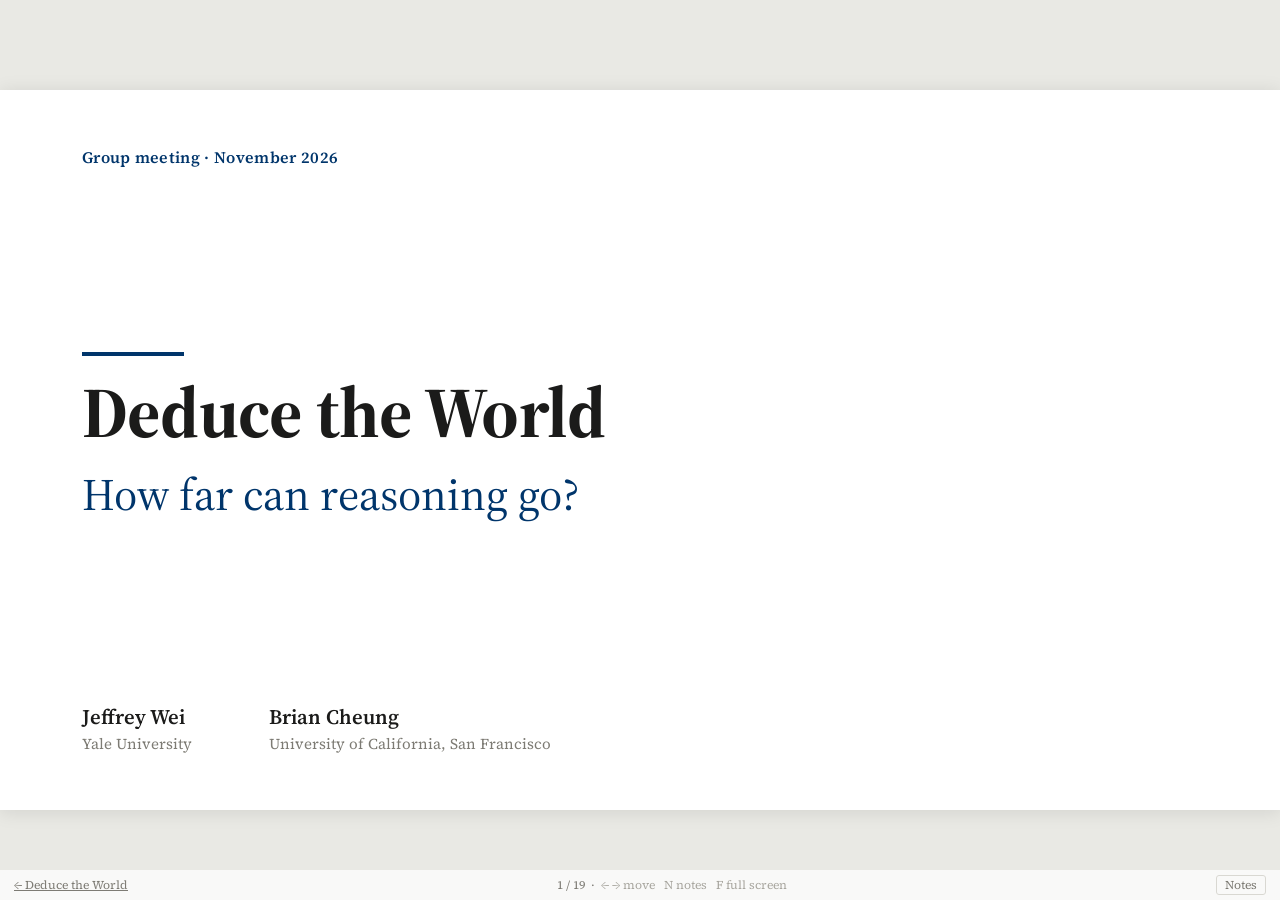
==== docs/slides/index.html @ e5ea35f4 "Add a slide deck for the group meeting A 19-slide page at docs/slides, built from the poster's resul" ====
<!DOCTYPE html>
<html lang="en">
<head>
<meta charset="utf-8">
<meta name="viewport" content="width=device-width, initial-scale=1">
<title>Deduce the World &middot; Slides</title>
<meta name="description" content="Slides for Deduce the World: How Far Can Reasoning Go? A reasoning model states a scientific theory, writes it as code, and revises it against validation, on handwritten digits, tabular data and protein binding.">
<meta property="og:type" content="website">
<meta property="og:title" content="Deduce the World &middot; Slides">
<meta property="og:description" content="A reasoning model states a scientific theory, writes it as code, and revises it against validation. Slides for the project.">
<link rel="preconnect" href="https://fonts.googleapis.com">
<link rel="preconnect" href="https://fonts.gstatic.com" crossorigin>
<link rel="stylesheet" href="https://fonts.googleapis.com/css2?family=Source+Serif+4:ital,opsz,wght@0,8..60,400..700;1,8..60,400..700&display=swap">
<style>
:root {
  color-scheme: light;
  --u: min(1vw, 1.7778vh);
  --ink: #1b1b1a; --ink-2: #4a4945; --ink-3: #7d7b74;
  --rule: #d9d8d2; --wash: #f6f6f3; --hair: #8c8c8c;
  --yale: #00356B; --teal: #377f94; --rust: #b4654a; --purple: #8669af;
  --serif: "Source Serif 4", Georgia, serif;
}
* { margin: 0; padding: 0; box-sizing: border-box; }
html, body { height: 100%; }
body {
  font-family: var(--serif); color: var(--ink); background: #e9e9e4;
  -webkit-font-smoothing: antialiased; overflow: hidden;
}
body.notes-on { --u: min(1vw, 1.30vh); }

/* ---- the stage ---- */
.deck { position: fixed; inset: 0; display: grid; place-items: center; }
body.notes-on .deck { align-items: start; padding-top: calc(var(--u) * 2); }
.slide {
  position: relative;
  width: calc(var(--u) * 100); height: calc(var(--u) * 56.25);
  background: #fff; box-shadow: 0 2px 18px rgba(0,0,0,.10);
  padding: calc(var(--u) * 4.4) calc(var(--u) * 6.4);
  display: none; flex-direction: column; justify-content: space-between;
  gap: calc(var(--u) * 1.6);
}
.slide.on { display: flex; }

/* ---- type scale, in slide units ---- */
.eyebrow { font-size: calc(var(--u) * 1.25); font-weight: 600; color: var(--yale); letter-spacing: .02em; }
.eyebrow.warn { color: var(--rust); }
h1 { font-size: calc(var(--u) * 5.6); font-weight: 700; line-height: 1.08; letter-spacing: -.01em; text-wrap: balance; }
h2 { font-size: calc(var(--u) * 3.5); font-weight: 700; line-height: 1.12; text-wrap: balance; }
h3 { font-size: calc(var(--u) * 2.1); font-weight: 700; line-height: 1.2; }
p, li, td, th { font-size: calc(var(--u) * 1.62); line-height: 1.45; }
.lead { font-size: calc(var(--u) * 1.85); line-height: 1.42; color: var(--ink-2); }
.cap { font-size: calc(var(--u) * 1.18); line-height: 1.4; color: var(--ink-3); }
.big { font-size: calc(var(--u) * 3.4); font-weight: 700; letter-spacing: -.01em; }
.head { display: flex; flex-direction: column; gap: calc(var(--u) * .7); }
.title-slide { justify-content: space-between; }
.mid { justify-content: center; gap: calc(var(--u) * 2.6); }
.wash { background: var(--wash); }
.rule { width: calc(var(--u) * 8); height: calc(var(--u) * .34); background: var(--yale); }

/* ---- figures ---- */
figure { flex: 1; display: flex; align-items: center; justify-content: center; min-height: 0; }
figure img { max-width: 100%; max-height: 100%; width: auto; height: auto; display: block; }

/* ---- columns, cards, tables ---- */
.cols { display: flex; gap: calc(var(--u) * 3); flex: 1; min-height: 0; }
.card { flex: 1; display: flex; flex-direction: column; gap: calc(var(--u) * 1.1);
        padding-top: calc(var(--u) * 1.6); border-top: calc(var(--u) * .22) solid var(--yale); }
.card.alt { border-top-color: var(--rust); }
.card.plain { border-top-color: var(--hair); }
.card.boxed { background: var(--wash); padding: calc(var(--u) * 1.8) calc(var(--u) * 2); }
.card p { color: var(--ink-2); }
.card h3 { color: var(--ink); }
ul { padding-left: 1.1em; }
li { margin-bottom: .32em; }
table { width: 100%; border-collapse: collapse; }
th { text-align: left; font-weight: 600; color: var(--ink-3); font-size: calc(var(--u) * 1.3);
     padding: calc(var(--u) * .7) calc(var(--u) * .9); border-bottom: 1px solid var(--rule); }
td { padding: calc(var(--u) * .78) calc(var(--u) * .9); border-bottom: 1px solid var(--rule); vertical-align: top; }
td.num { text-align: right; font-variant-numeric: tabular-nums; }
.note { padding: calc(var(--u) * 1.3) calc(var(--u) * 1.6); background: var(--wash);
        border-left: calc(var(--u) * .3) solid var(--yale); display: flex; flex-direction: column; gap: calc(var(--u) * .6); }
.note.warn { border-left-color: var(--rust); }
.foot { color: var(--ink-3); font-size: calc(var(--u) * 1.18); }
.teal { color: var(--teal); } .rust { color: var(--rust); } .yale { color: var(--yale); }

/* ---- framework diagram ---- */
.flow { display: flex; flex-direction: column; gap: calc(var(--u) * 1.1); }
.flow-row { display: flex; align-items: stretch; gap: calc(var(--u) * .9); }
.flow-row .lane { width: calc(var(--u) * 11); display: flex; align-items: center;
                  font-size: calc(var(--u) * 1.62); font-weight: 700; }
.flow-row .colhead { flex: 1; text-align: center; font-weight: 600; font-size: calc(var(--u) * 1.5); }
.cell { flex: 1; display: flex; align-items: center; justify-content: center; text-align: center;
        padding: calc(var(--u) * 1.3) calc(var(--u) * 1.1); border: 1px solid var(--hair);
        border-radius: calc(var(--u) * .5); background: #fff; color: var(--ink-2);
        font-size: calc(var(--u) * 1.5); line-height: 1.3; }
.flow-row.ours .cell { border-color: var(--yale); background: #f1f5f9; color: var(--yale); }
.arrow { width: calc(var(--u) * 2.2); display: flex; align-items: center; justify-content: center;
         color: var(--hair); font-size: calc(var(--u) * 1.8); }
.flow-row.ours .arrow { color: var(--yale); }
.steps { display: flex; align-items: stretch; gap: calc(var(--u) * .6); }
.step { flex: 1; display: flex; flex-direction: column; gap: calc(var(--u) * .7);
        padding: calc(var(--u) * 1.3) calc(var(--u) * 1.4); background: var(--wash); }
.step h3 { color: var(--yale); font-size: calc(var(--u) * 1.9); }
.step p { font-size: calc(var(--u) * 1.45); color: var(--ink-2); }
.worked { display: flex; flex-direction: column; gap: calc(var(--u) * .5); }
.worked .row { display: flex; gap: calc(var(--u) * 1.2); }
.worked .k { width: calc(var(--u) * 8); font-weight: 700; color: var(--yale); }
.worked .v { flex: 1; }

/* ---- statement slide ---- */
.slide.statement { background: var(--yale); color: #fff; }
.slide.statement h1 { font-size: calc(var(--u) * 4.2); }
.slide.statement .eyebrow { color: #a8c6e4; }
.slide.statement .lead { color: #c9dcee; }

/* ---- chrome ---- */
.bar { position: fixed; left: 0; right: 0; bottom: 0; height: 30px; display: flex; align-items: center;
       justify-content: space-between; padding: 0 14px; font-size: 12px; color: var(--ink-3);
       background: rgba(255,255,255,.72); backdrop-filter: blur(6px); }
.bar a { color: var(--ink-3); }
.bar .keys { font-variant-numeric: tabular-nums; }
.bar button { font: inherit; color: var(--ink-3); background: none; border: 1px solid var(--rule);
              border-radius: 3px; padding: 1px 8px; cursor: pointer; }
.bar button:hover { color: var(--ink); border-color: var(--hair); }
#notes { position: fixed; left: 0; right: 0; bottom: 30px; height: 26vh; overflow-y: auto; display: none;
         padding: 14px 22px 18px; background: #fffdf7; border-top: 1px solid var(--rule); }
body.notes-on #notes { display: block; }
#notes p { font-size: 15.5px; line-height: 1.55; color: var(--ink-2); max-width: 70em; }
#notes .who { font-size: 11px; letter-spacing: .08em; text-transform: uppercase; color: var(--ink-3); margin-bottom: 5px; }
.slide aside { display: none; }

/* ---- print: one slide per landscape page ---- */
@page { size: 1920px 1080px; margin: 0; }
@media print {
  body { background: #fff; overflow: visible; }
  .bar, #notes { display: none !important; }
  .deck { position: static; display: block; }
  .slide { display: flex !important; width: 1920px; height: 1080px; box-shadow: none;
           padding: 84px 124px; break-after: page; }
  :root { --u: 19.2px; }
}
</style>
</head>
<body>

<main class="deck" id="deck">

<section class="slide title-slide on" id="s1">
  <p class="eyebrow">Group meeting &middot; November 2026</p>
  <div class="head" style="gap:calc(var(--u)*1.4)">
    <div class="rule"></div>
    <h1>Deduce the World</h1>
    <h2 class="yale" style="font-weight:400">How far can reasoning go?</h2>
  </div>
  <div style="display:flex;gap:calc(var(--u)*6)">
    <div><p style="font-weight:600">Jeffrey Wei</p><p class="cap">Yale University</p></div>
    <div><p style="font-weight:600">Brian Cheung</p><p class="cap">University of California, San Francisco</p></div>
  </div>
  <aside>This is the work behind the QBI symposium poster. One question runs through it: can a reasoning model write down a theory of a domain, the way a scientist would, instead of fitting parameters to data? Three domains, one framework. I will be honest about where it works, where it does not, and one result we had to remove.</aside>
</section>

<section class="slide mid wash" id="s2">
  <h1>Can a reasoning model form a scientific theory?</h1>
  <p class="lead" style="max-width:38em">Science deduces the world from first principles, and revises a theory where its predictions fail. We ask whether a reasoning model can do the same, and whether its theories generalize better than deep learning.</p>
  <aside>Two halves to the question. First, can the model state a theory at all: an account of the domain that it writes down and then executes, rather than parameters it fits. Second, when it does, does that theory hold up on held-out data as well as a model trained on the same rows. Deep learning is the comparison throughout, because it is the thing that currently wins in data-rich domains where nobody has written the theory down.</aside>
</section>

<section class="slide" id="s3">
  <div class="head">
    <p class="eyebrow">The framework</p>
    <h2>The model states a theory instead of fitting one</h2>
  </div>
  <div class="flow">
    <div class="flow-row">
      <div class="lane"></div>
      <div class="colhead">Train split</div><div class="arrow"></div>
      <div class="colhead">Validation split</div><div class="arrow"></div>
      <div class="colhead">Test split</div>
    </div>
    <div class="flow-row">
      <div class="lane" style="color:var(--ink-2)">Deep<br>learning</div>
      <div class="cell">Fit parameters by gradient descent</div>
      <div class="arrow">&rarr;</div>
      <div class="cell">Tune and select the checkpoint</div>
      <div class="arrow">&rarr;</div>
      <div class="cell">Evaluate</div>
    </div>
    <div class="flow-row ours">
      <div class="lane yale">This<br>work</div>
      <div class="cell">State a theory, write it as code</div>
      <div class="arrow">&rarr;</div>
      <div class="cell">Read the errors, revise the theory, repeat</div>
      <div class="arrow">&rarr;</div>
      <div class="cell">Evaluate once</div>
    </div>
  </div>
  <p class="foot">Same splits and same test set as the learned models. The theory is frozen as a program before the test split is scored.</p>
  <aside>Read this as two pipelines over the same three splits. Deep learning fits parameters on train, tunes on validation, evaluates on test. In this work the model states a theory on train and writes it as code. On validation it reads its own errors, revises the theory, and repeats. Then the program is frozen and scored on test once. The point is that the learned models and the stated theory see exactly the same rows. Only the way the rows are used differs.</aside>
</section>

<section class="slide" id="s4">
  <div class="head">
    <p class="eyebrow">The framework</p>
    <h2>What the model may and may not do</h2>
  </div>
  <div class="cols">
    <div class="card">
      <h3 class="yale">May</h3>
      <ul>
        <li>Read papers and the web</li>
        <li>Measure the training data</li>
        <li>Inspect its own errors on validation</li>
      </ul>
    </div>
    <div class="card alt">
      <h3 class="rust">May not</h3>
      <ul>
        <li>Fit parameters to labels</li>
        <li>Search automatically over rules</li>
        <li>Store training examples</li>
        <li>See the test split</li>
      </ul>
    </div>
  </div>
  <p class="foot">The line we draw: a theory can be informed by data, but no number in it is fitted to labels.</p>
  <aside>This is the part people usually push on, so it is worth being explicit. The model is allowed to look at the data the way a scientist would: summary statistics, distributions, its own confusion matrix on validation. It can read the literature. What it cannot do is any of the things that turn the exercise back into machine learning: fitting coefficients to labels, running an automated search over rules, memorizing examples, or touching the test split. Every constant it writes has to be stated as part of the theory.</aside>
</section>

<section class="slide" id="s5">
  <div class="head">
    <p class="eyebrow">Three domains</p>
    <h2>One framework, three domains, each with a learned competitor</h2>
  </div>
  <table>
    <tr><th style="width:26%">Domain</th><th style="width:42%">What the theory has to do</th><th style="width:32%">Learned competitor</th></tr>
    <tr><td class="yale">Handwritten digits, MNIST</td><td>Classify digits, then write every weight of a network by hand</td><td>Linear classifier, MLP, CNN</td></tr>
    <tr><td class="yale">Tabular prediction, TabArena</td><td>Predict ten tasks from six fields, on fixed splits</td><td>Linear, random forest, XGBoost, CatBoost, MLP</td></tr>
    <tr><td class="yale">Protein binding</td><td>Derive a binding score from a structure predictor’s own error estimates</td><td>Published ipSAE score, fitted linear model, fitted MLP</td></tr>
  </table>
  <p class="foot">Two reasoning models throughout: GPT&#8209;6 Astra and Claude Opus 5.5, each at five reasoning efforts.</p>
  <aside>The domains were chosen to span how much theory already exists. Digits are a perception task where deep learning is the default and nobody has a written theory of handwriting that classifies well. Tabular prediction is the general case, where gradient-boosted trees are the default. Protein binding is the scientific case, where there is real physics and also a published, human-derived score to compare against. In every domain the competitor is trained or tuned on the same rows the model reasons from.</aside>
</section>

<section class="slide" id="s6">
  <div class="head">
    <p class="eyebrow">Digits &middot; MNIST</p>
    <h2>With no training images, a stated theory reaches 94%</h2>
  </div>
  <figure><img src="figs/slide_digits.svg" alt="MNIST held-out accuracy. Reasoning through code, written from 50,000, 10 and 0 training images: GPT-6 Astra 94, 90, 86 and Claude Opus 5.5 97, 95, 94. Reasoning through weights with no optimizer: Astra 91, Opus 96. Dashed reference lines for a linear classifier at 88, an MLP at 95 and a CNN at 99."></figure>
  <p class="cap">Held-out accuracy on the 10,000 MNIST test images. Bars are the best of five reasoning efforts. Dashed lines are trained models.</p>
  <aside>Left panel: the model writes a classifier as code, from a theory of how digits are written. The x axis is how many training images it was allowed to look at while forming that theory. At zero it never sees an image, only the task description. Opus still reaches 94 percent, above a linear classifier and just under an MLP. Astra reaches 86. Right panel: the model writes every weight of a network directly, with no optimizer at all. Opus 96, Astra 91. The CNN at 99 is out of reach in every setting. Caveat to say out loud: each bar is the best of five reasoning efforts. For Opus with zero images, every one of the five efforts is above the linear classifier.</aside>
</section>

<section class="slide" id="s7">
  <div class="head">
    <p class="eyebrow">Digits &middot; reasoning as initialization</p>
    <h2>Written weights become a better starting point as effort rises</h2>
  </div>
  <figure><img src="figs/slide_init.svg" alt="Log-log plot of held-out error after training against the reasoning effort that wrote the starting weights. Networks started from written weights fall from about 1.8 percent error at low effort to about 0.9 percent at max. Networks started from random weights fall more slowly, to about 1.3 percent."></figure>
  <p class="cap">GPT&#8209;6 Astra. Same architecture in both arms, then trained by gradient descent. Only the starting weights differ.</p>
  <aside>The question here: can a model reason out an architecture and its weights directly, and is what it writes a better starting point than random initialization. Both arms use the architecture the model wrote at that effort and train it the same way. At low effort there is no difference. By xhigh and max, starting from the written weights trains to about 0.9 percent error, against about 1.3 to 1.4 percent from random. Caveats: the high setting reverses, this is two seeds, and it is one model family. Opus shows no trend in either arm, so the widening gap is an Astra result, not yet a general one.</aside>
</section>

<section class="slide" id="s8">
  <div class="head" style="flex-direction:row;justify-content:space-between;align-items:flex-end;gap:calc(var(--u)*3)">
    <div class="head" style="flex:1">
      <p class="eyebrow">Digits &middot; the deduction&ndash;abduction loop</p>
      <h2>The model revises its own theory where it fails</h2>
    </div>
    <div style="text-align:right">
      <p class="big"><span class="rust">23%</span> <span style="color:var(--ink-3)">&rarr;</span> <span class="teal">86%</span></p>
      <p class="cap">validation accuracy</p>
    </div>
  </div>
  <figure><img src="figs/slide_loop.svg" alt="Validation accuracy across fifteen revisions of one digits session, rising from 23 percent for the first stated theory to 86 percent after the fifteenth. Three revisions lowered accuracy and are marked in rust."></figure>
  <p class="cap">One GPT&#8209;6 Astra digits session, every revision it made. Each began with a written hypothesis.</p>
  <aside>This is one session, every revision it made, in order. The first theory it stated classifies 23 percent of validation digits. Fifteen revisions later it is at 86. What matters is how it got there. Each revision starts with a written hypothesis about why the current theory fails, made before any code changes. Three revisions made things worse, marked in rust, and the model withdrew them rather than keep tuning. At the end it froze the program and wrote that further tweaks to the same rules would be accommodation rather than a stronger theory.</aside>
</section>

<section class="slide wash" id="s9">
  <div class="head">
    <p class="eyebrow">Digits &middot; the deduction&ndash;abduction loop</p>
    <h2>Abduce a cause, deduce its consequence, measure</h2>
  </div>
  <div class="steps">
    <div class="step"><h3>Abduce</h3><p>Read the errors and propose a cause</p></div>
    <div class="arrow">&rarr;</div>
    <div class="step"><h3>Deduce</h3><p>Work out what that cause predicts</p></div>
    <div class="arrow">&rarr;</div>
    <div class="step"><h3>Measure</h3><p>Test the prediction on validation</p></div>
    <div class="arrow">&rarr;</div>
    <div class="step"><h3>Form</h3><p>Keep what holds, withdraw what fails</p></div>
  </div>
  <div class="worked">
    <p class="cap" style="font-weight:600">One revision from that session, the tenth</p>
    <div class="row"><div class="k">Abduce</div><div class="v">Some eights fail the closed-loop test because of a tiny gap in the stroke.</div></div>
    <div class="row"><div class="k">Deduce</div><div class="v">Tolerating one missing direction should recover them, at a risk to threes.</div></div>
    <div class="row"><div class="k">Measure</div><div class="v">Threes read as eights rose from 218 to 1,495.</div></div>
    <div class="row"><div class="k">Form</div><div class="v">Hypothesis rejected. The next revision restored the strict test.</div></div>
  </div>
  <aside>This is the loop, stated as the model actually ran it. Abduction is the inference to a cause: looking at the confusion matrix and proposing why the theory fails. Deduction works out what that cause implies, including what else should change if it is right. Then measure on validation, and keep only what holds. The tenth revision is a clean example because it failed. The model guessed that eights were being missed because a small pen gap broke its closed-loop test, predicted that relaxing the test would recover them, and flagged in advance that threes might start reading as eights. They did, sevenfold. It rejected its own hypothesis and reverted.</aside>
</section>

<section class="slide" id="s10">
  <div class="head">
    <p class="eyebrow">Tabular &middot; TabArena</p>
    <h2>Theories win small medical and credit tables, and lose on regression</h2>
  </div>
  <figure><img src="figs/slide_tabular.svg" alt="Rank of the stated theory among six on ten TabArena tasks. First on German credit, diabetes and blood donation. Third on bank churn, fourth on online shopping, fifth on coupon acceptance. Fifth on California housing, wine quality and concrete strength, and sixth on used Fiat 500."></figure>
  <p class="cap">Ten TabArena tasks. The best stated theory, ranked against a linear model, a random forest, XGBoost, CatBoost and an MLP, all tuned on the same rows.</p>
  <aside>Same framework, ten tasks from TabArena with its fixed splits. Each row ranks the best stated theory against five models tuned on the same rows. It places first on three small classification tables: German credit, diabetes and blood donation. Those are domains where the risk factors are written down in the literature and there is not much data. It is middling on the larger commerce tasks. It loses on every regression task, fifth or sixth. Regression rewards getting interaction structure exactly right, which is what a fitted model is good at and a short written theory is not. Caveat: the theory shown is the best over both models and five efforts.</aside>
</section>

<section class="slide" id="s11">
  <div class="head">
    <p class="eyebrow">Protein binding</p>
    <h2>Derive a binding score, against one a person published</h2>
  </div>
  <div class="cols">
    <div class="card">
      <h3>What it is given</h3>
      <p>A structure predictor folds two chains together and returns a matrix of predicted aligned error: its own estimate of how sure it is about the placement of each pair of residues. The model gets that matrix and which residues belong to which chain.</p>
    </div>
    <div class="card plain">
      <h3>What it is not given</h3>
      <p>Coordinates, sequences, per-residue confidence and every published score are withheld by what is staged, not by instruction. The fitted references train on sixty summary features of the same matrix.</p>
    </div>
    <div class="card alt">
      <h3>What it is up against</h3>
      <p>ipSAE, a recent and well-regarded score a person reasoned their way to and published. Plus a linear regression and an MLP fitted to the same matrix.</p>
    </div>
  </div>
  <p class="foot">Turning a predicted-error matrix into a number that says whether two chains bind is an open problem.</p>
  <aside>This is the domain where there is real physics to reason from, and also a human-derived answer to compare against. The input is deliberately thin: just the predicted aligned error matrix and the chain assignment. Everything that would let the model look up or shortcut the answer is absent from what it is handed, rather than forbidden by a prompt, which is the stronger form of the control. ipSAE is the comparison that matters. It is not a fitted model, it is a person reasoning from the same matrix and publishing the result.</aside>
</section>

<section class="slide" id="s12">
  <div class="head">
    <p class="eyebrow">Protein binding</p>
    <h2>On a target it never saw, the derived rule beats the published score</h2>
  </div>
  <figure><img src="figs/slide_ipsae.svg" alt="Two panels. Binding detection on an unseen target, AUC: published ipSAE 0.641, fitted linear 0.594, fitted MLP 0.636, derived by reasoning 0.682 at best. Affinity ranking on an unseen target, Spearman rho: ipSAE 0.145, linear 0.076, MLP 0.044, derived by reasoning 0.252 at best."></figure>
  <p class="cap">704 designed binders. Both panels hold out an entire target, so the score is applied to a protein no session worked from. The column of points is the five reasoning efforts.</p>
  <aside>Left, detection: does this pair bind at all. The derived rule reaches 0.682 AUC against ipSAE at 0.641. Right, affinity ranking, which is the harder task: 0.252 Spearman against 0.145. Note what happens to the two fitted models on the right. The linear model gets 0.076 and the MLP 0.044, essentially nothing. They fit the targets they trained on and do not transfer to a new one. The derived rule transfers because it is a statement about physics rather than a fit to these targets. Both numbers are the best of five efforts, and the spread across efforts is the column of points.</aside>
</section>

<section class="slide wash" id="s13">
  <div class="head">
    <p class="eyebrow">Protein binding</p>
    <h2>The stated theory, in the model’s own terms</h2>
  </div>
  <div class="cols" style="align-items:center">
    <div style="flex:1;display:flex;flex-direction:column;gap:calc(var(--u)*1.2)">
      <p>Treat the bound complex as a harmonic well. Equipartition makes the interface stiffness the inverse square of its fluctuation, and a stiffer well is a deeper one.</p>
      <p>Dividing by the binder’s own internal error removes the predictor, and the units with it. Association confines six rigid-body degrees of freedom, each worth half the thermal energy times the log of the stiffness.</p>
    </div>
    <div style="flex:1;display:flex;flex-direction:column;gap:calc(var(--u)*1.6);align-items:center">
      <img src="figs/slide_equation.svg" alt="Kappa equals sigma nought over sigma interface, squared. pKd equals pKd reference plus three log base ten of kappa." style="width:72%;height:auto">
      <div class="note">
        <p>It never counts a contact, so it does not grow with the size of the interface.</p>
        <p>It has no free parameter. The published score has a cutoff a user chooses.</p>
      </div>
    </div>
  </div>
  <p class="foot">The factor of three is six rigid-body degrees of freedom halved. It is not chosen.</p>
  <aside>Worth reading the derivation out, because the claim is that this is a derivation and not a curve fit. Model the bound complex as a harmonic well. Equipartition relates stiffness to the square of the fluctuation, and the predicted aligned error stands in for the fluctuation. Normalize by the binder’s own internal error, which cancels the predictor and the units. Then count: association freezes six rigid-body degrees of freedom, each contributing half k T log kappa, and converting to base ten gives the factor of three. Nothing in it is fitted. Next slide is how much of that I actually believe.</aside>
</section>

<section class="slide" id="s14">
  <div class="head">
    <p class="eyebrow">Protein binding</p>
    <h2>How grounded is that, honestly?</h2>
  </div>
  <table>
    <tr><th style="width:38%">Step</th><th style="width:20%">Status</th><th style="width:42%">Why</th></tr>
    <tr><td>Equipartition relates stiffness to fluctuation</td><td class="teal">Correct</td><td class="cap" style="font-size:calc(var(--u)*1.42)">Standard statistical mechanics</td></tr>
    <tr><td>Six degrees of freedom, halved, gives the factor of three</td><td class="teal">A real derivation</td><td class="cap" style="font-size:calc(var(--u)*1.42)">The counting is right and the units work out</td></tr>
    <tr><td>A stiffer well is a deeper one</td><td class="rust">An assumption</td><td class="cap" style="font-size:calc(var(--u)*1.42)">True only for a well of fixed shape, and it sets the sign of the whole expression</td></tr>
    <tr><td>Predicted aligned error stands in for a thermal fluctuation</td><td class="rust">A substitution</td><td class="cap" style="font-size:calc(var(--u)*1.42)">It is a network’s estimate of its own error, so the ratio is a ratio of model confidence</td></tr>
  </table>
  <div class="note">
    <p>The strongest evidence is the predicted sign: the theory says the reference must be the binder’s own error, and it works on the binder and inverts on the target. That is a prediction the account made before it was tested.</p>
  </div>
  <aside>I want to be precise here rather than oversell, because this is the slide a physicist in the room will push on. Two of the four steps are solid: equipartition is textbook, and the counting that produces the factor of three is a genuine derivation with the units working out. Two are not laws. Stiffer being deeper holds only for a well of fixed shape, and it is that assumption rather than the counting that fixes the sign. And predicted aligned error is a neural network’s self-estimate, not a thermal fluctuation, so what we are really taking a ratio of is model confidence. What makes me take it seriously anyway is the sign prediction: the account says the normalizer has to be the binder’s own internal error, and when you use the target’s instead the correlation inverts, exactly as it should.</aside>
</section>

<section class="slide" id="s15">
  <div class="head">
    <p class="eyebrow warn">A result we removed</p>
    <h2>On measured structures, the names alone were enough</h2>
  </div>
  <table style="width:88%">
    <tr><th style="width:70%">What the probe was given</th><th class="num" style="width:30%;text-align:right">Spearman &rho;</th></tr>
    <tr><td>The names of the two partner proteins, and nothing else</td><td class="num rust">0.382</td></tr>
    <tr><td>Buried interface area alone, unfitted physical baseline</td><td class="num">0.354</td></tr>
    <tr><td>The best derived rule, from the structure</td><td class="num">0.516</td></tr>
  </table>
  <div class="note warn">
    <p>A probe with no structure at all, only the two names, outscored the physical baseline. Six of the twenty-five programs had been passing partner names to the model at run time.</p>
    <p>So we cannot attribute the derived rule’s advantage there to the derivation. The result is off the poster and off the page.</p>
  </div>
  <p class="foot">SKEMPI, 25 frozen programs, mean across five held-out families. The designed-binder results are unaffected.</p>
  <aside>This is the slide I would most want the group to push on. These complexes are deposited structures with public identifiers, and their measured constants are in the literature these models have read. When we checked, six of twenty-five programs were sending partner names to the model they call at run time, and the replies were quoting constants from the literature. The test that settled it: give a probe only the two names, no structure at all. It scores 0.382, above the unfitted physical baseline at 0.354. That means the names are a channel to the answer, so a ladder measured through them is not a measurement of reasoning from structure. We removed the result. The designed-binder work on the previous slides is unaffected, because those are designed sequences with no literature constants to recall.</aside>
</section>

<section class="slide" id="s16">
  <div class="head">
    <p class="eyebrow">Scaling reasoning effort</p>
    <h2>More reasoning produces better theories, with large scatter</h2>
  </div>
  <figure><img src="figs/slide_effort.svg" alt="Scatter of all 32 arms normalized within themselves, against reasoning effort from low to max. Grey points are individual arms, widely spread. The means rise from low through max with 95 percent intervals, and a fitted trend curve rises and flattens."></figure>
  <p class="cap">All 32 arms across the three domains. Each arm uses its own metric, so each is normalized to its own range.</p>
  <aside>Every arm in the project ran at five reasoning efforts, which gives 32 independent curves. Each uses a different metric, so each is normalized to its own range: zero is that arm’s worst setting, one is its best. Twenty-three of 32 score higher at the top setting than the bottom, and the mean rises from low through xhigh. Beyond that we would be overreading. The flattening at the top is not significant: xhigh versus max is p equals 0.79, and linear, logarithmic and saturating fits are indistinguishable at R squared around 0.18. So: more reasoning helps across the range we tested, and we cannot say whether returns are diminishing or whether we ran out of settings. One exception worth naming: the protein arms do not improve with effort and may decline. Four arms, so weak evidence, but if it holds the reading is that effort buys the most where the model has to construct an account.</aside>
</section>

<section class="slide" id="s17">
  <div class="head">
    <p class="eyebrow">The pattern</p>
    <h2>The boundary is a property of the field, not the model</h2>
  </div>
  <div class="cols">
    <div class="card boxed">
      <h3 class="yale">Stated theories do well</h3>
      <p>where the mechanism has been written down somewhere, and the data are few.</p>
      <ul>
        <li>Digits from no training images</li>
        <li>Small clinical and credit tables</li>
        <li>Binding on an unseen target</li>
      </ul>
    </div>
    <div class="card boxed alt">
      <h3 class="rust">Fitted models do well</h3>
      <p>where the signal lies in interactions nobody has described, and the data are plentiful.</p>
      <ul>
        <li>Every regression task we ran</li>
        <li>Convolutional networks on images</li>
        <li>Large commerce tables</li>
      </ul>
    </div>
  </div>
  <p style="font-weight:600">And it is visible before you run the experiment.</p>
  <aside>Pulling the three domains together. The split is not about which model is smarter. It tracks whether someone has already written down the mechanism, and how much data there is. Where the mechanism exists in the literature and the data are thin, a stated theory wins: digits with no images, small clinical tables, binding on a target nobody fit to. Where the signal lives in interactions nobody has described and there are plenty of rows, fitting wins: every regression task, convolutional networks, the big commerce tables. The useful part is that you can tell which regime you are in before running anything.</aside>
</section>

<section class="slide statement mid" id="s18">
  <p class="eyebrow">The hypothesis</p>
  <h1>As reasoning improves, we will develop stronger first principles in the theory-poor, data-rich domains where deep learning currently dominates.</h1>
  <p class="lead" style="max-width:42em">Deep learning dominates exactly the domains where nobody has yet written the first principles down. We expect models to supply those principles, and stated theories to take over where fitted predictors hold now.</p>
  <aside>This is the claim the whole project is pointed at, and it is a hypothesis, not a result. Read it the other way round and it is almost a tautology: deep learning wins where no one has written the theory down, because that is what it is for. What makes it a real prediction is the second half. If reasoning models get better at supplying those principles, the boundary we just drew should move, and it should move in a direction we can measure in advance. That is the experiment I would like to set up next.</aside>
</section>

<section class="slide wash" id="s19">
  <div class="head">
    <p class="eyebrow">Discussion</p>
    <h2>Where I want the group to push</h2>
  </div>
  <div class="cols">
    <div class="card alt"><h3>Contamination</h3><p>These models have read the literature of every domain we test. Recall and derivation are not fully separable, and the separation is worst where the result is most striking.</p></div>
    <div class="card alt"><h3>Statistics</h3><p>Held-out counts in the protein work are small, nothing is bootstrapped, the initialization result is two seeds in one family, and an effort setting is not a measure of compute.</p></div>
    <div class="card"><h3>What would move it</h3><p>A domain with real physics and no literature to recall. Suggestions welcome, and that is the main thing I want out of today.</p></div>
  </div>
  <div style="display:flex;justify-content:space-between;align-items:flex-end;gap:calc(var(--u)*3)">
    <p class="foot">Frozen framework, program and full research log for every run, including the ones that failed.</p>
    <div style="text-align:right">
      <p style="font-weight:600" class="yale">jeffrey.wei@yale.edu</p>
      <p class="cap">jwei302.github.io/reasoning</p>
    </div>
  </div>
  <aside>Three things I want from the discussion. First, contamination: I showed you the one case we caught, and I do not believe it is the only one. If you can think of a sharper control than the names-only probe, I want it. Second, the statistics are thin in the protein work specifically, and I would rather hear that now than at the symposium. Third and most important: the cleanest version of this experiment is a domain with real physics where there is no literature for the model to recall. Designed binders are the closest we have. If anyone has a better candidate, that is the most useful thing I could leave with today.</aside>
</section>

</main>

<div id="notes"><p class="who">Speaker notes</p><p id="notes-body"></p></div>

<div class="bar">
  <span><a href="../">&larr; Deduce the World</a></span>
  <span class="keys"><span id="counter">1 / 19</span> &nbsp;&middot;&nbsp; <span style="color:#a9a7a0">&larr; &rarr; move &nbsp; N notes &nbsp; F full screen</span></span>
  <span><button id="notes-btn" type="button">Notes</button></span>
</div>

<script>
(function () {
  "use strict";
  var slides = Array.prototype.slice.call(document.querySelectorAll(".slide"));
  var counter = document.getElementById("counter");
  var notesBody = document.getElementById("notes-body");
  var i = 0;

  function show(n, push) {
    i = Math.max(0, Math.min(slides.length - 1, n));
    slides.forEach(function (s, k) { s.classList.toggle("on", k === i); });
    counter.textContent = (i + 1) + " / " + slides.length;
    var note = slides[i].querySelector("aside");
    notesBody.textContent = note ? note.textContent : "No notes for this slide.";
    if (push !== false && location.hash !== "#/" + (i + 1)) {
      history.replaceState(null, "", "#/" + (i + 1));
    }
  }

  function fromHash() {
    var m = /^#\/(\d+)$/.exec(location.hash);
    return m ? parseInt(m[1], 10) - 1 : 0;
  }

  document.addEventListener("keydown", function (e) {
    if (e.metaKey || e.ctrlKey || e.altKey) return;
    var k = e.key;
    if (k === "ArrowRight" || k === "ArrowDown" || k === " " || k === "PageDown") { show(i + 1); e.preventDefault(); }
    else if (k === "ArrowLeft" || k === "ArrowUp" || k === "PageUp") { show(i - 1); e.preventDefault(); }
    else if (k === "Home") { show(0); e.preventDefault(); }
    else if (k === "End") { show(slides.length - 1); e.preventDefault(); }
    else if (k === "n" || k === "N") { document.body.classList.toggle("notes-on"); }
    else if (k === "f" || k === "F") {
      if (document.fullscreenElement) document.exitFullscreen();
      else if (document.documentElement.requestFullscreen) document.documentElement.requestFullscreen();
    }
  });

  document.getElementById("notes-btn").addEventListener("click", function () {
    document.body.classList.toggle("notes-on");
  });

  window.addEventListener("hashchange", function () { show(fromHash(), false); });
  show(fromHash(), false);
})();
</script>
</body>
</html>
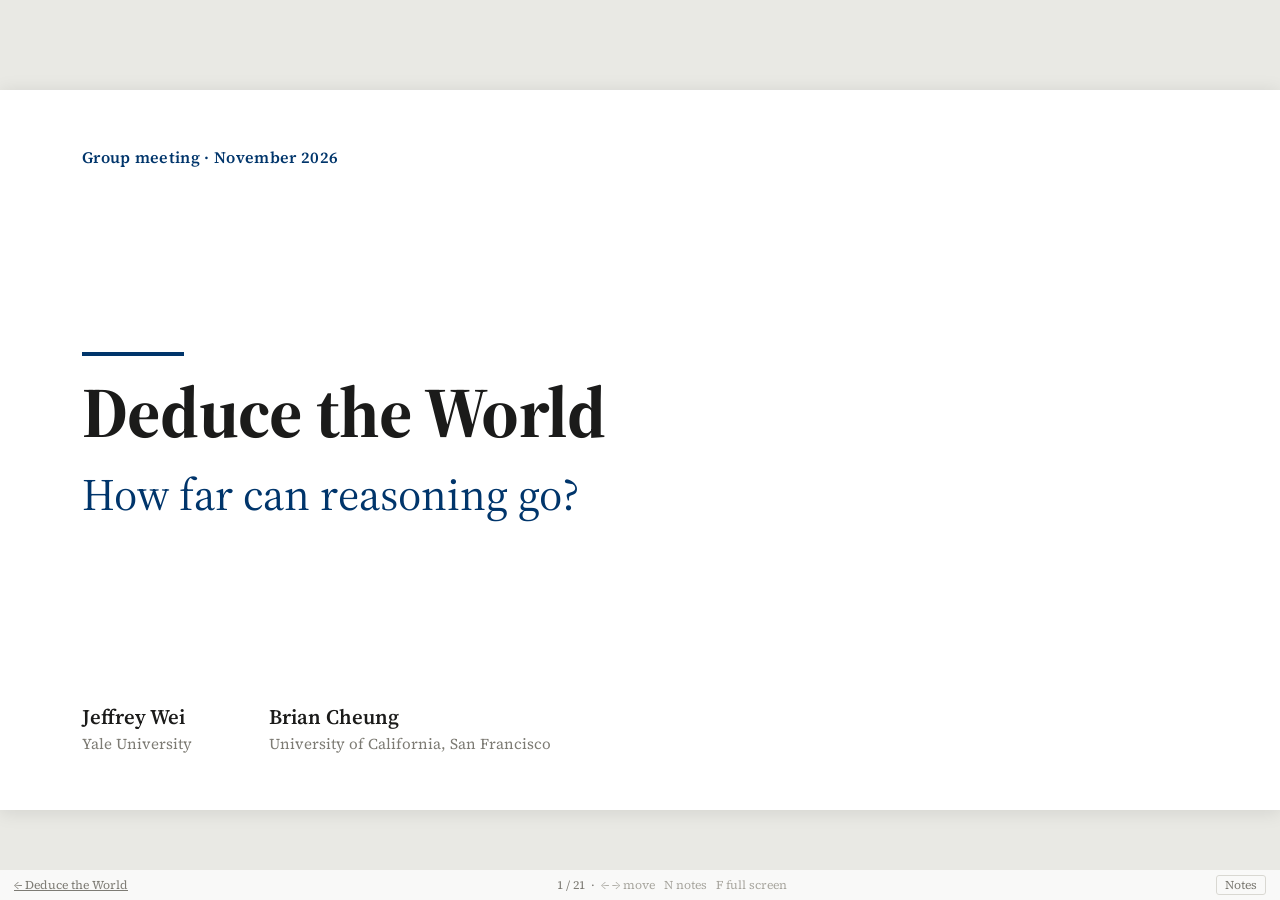
==== commit 9cd6c827: "Split the framework slide in two and add the effort curve by domain The framework slide now builds: " ====
--- a/docs/slides/index.html
+++ b/docs/slides/index.html
@@ -97,6 +97,7 @@
 .arrow { width: calc(var(--u) * 2.2); display: flex; align-items: center; justify-content: center;
          color: var(--hair); font-size: calc(var(--u) * 1.8); }
 .flow-row.ours .arrow { color: var(--yale); }
+.flow-row.ghost { visibility: hidden; }
 .steps { display: flex; align-items: stretch; gap: calc(var(--u) * .6); }
 .step { flex: 1; display: flex; flex-direction: column; gap: calc(var(--u) * .7);
         padding: calc(var(--u) * 1.3) calc(var(--u) * 1.4); background: var(--wash); }
@@ -167,8 +168,8 @@
 
 <section class="slide" id="s3">
   <div class="head">
-    <p class="eyebrow">The framework</p>
-    <h2>The model states a theory instead of fitting one</h2>
+    <p class="eyebrow">The standard framework</p>
+    <h2>Deep learning fits parameters to the training rows</h2>
   </div>
   <div class="flow">
     <div class="flow-row">
@@ -185,6 +186,39 @@
       <div class="arrow">&rarr;</div>
       <div class="cell">Evaluate</div>
     </div>
+    <div class="flow-row ghost" aria-hidden="true">
+      <div class="lane">This<br>work</div>
+      <div class="cell">State a theory, write it as code</div>
+      <div class="arrow">&rarr;</div>
+      <div class="cell">Read the errors, revise the theory, repeat</div>
+      <div class="arrow">&rarr;</div>
+      <div class="cell">Evaluate once</div>
+    </div>
+  </div>
+  <p class="foot">This is the comparison throughout. The splits are fixed here, and nothing in what follows changes them.</p>
+  <aside>Start with what we are comparing against, because every number later in the talk is a number against this pipeline. Three splits. Deep learning fits parameters on train by gradient descent, tunes and picks a checkpoint on validation, and is scored on test once. Nothing exotic, and that is the point. The one thing to hold onto is that the splits are fixed, and the framework I am about to add gets exactly the same ones.</aside>
+</section>
+
+<section class="slide" id="s4">
+  <div class="head">
+    <p class="eyebrow">The framework we propose</p>
+    <h2>The model states a theory instead of fitting one</h2>
+  </div>
+  <div class="flow">
+    <div class="flow-row">
+      <div class="lane"></div>
+      <div class="colhead">Train split</div><div class="arrow"></div>
+      <div class="colhead">Validation split</div><div class="arrow"></div>
+      <div class="colhead">Test split</div>
+    </div>
+    <div class="flow-row">
+      <div class="lane" style="color:var(--ink-2)">Deep<br>learning</div>
+      <div class="cell">Fit parameters by gradient descent</div>
+      <div class="arrow">&rarr;</div>
+      <div class="cell">Tune and select the checkpoint</div>
+      <div class="arrow">&rarr;</div>
+      <div class="cell">Evaluate</div>
+    </div>
     <div class="flow-row ours">
       <div class="lane yale">This<br>work</div>
       <div class="cell">State a theory, write it as code</div>
@@ -195,10 +229,10 @@
     </div>
   </div>
   <p class="foot">Same splits and same test set as the learned models. The theory is frozen as a program before the test split is scored.</p>
-  <aside>Read this as two pipelines over the same three splits. Deep learning fits parameters on train, tunes on validation, evaluates on test. In this work the model states a theory on train and writes it as code. On validation it reads its own errors, revises the theory, and repeats. Then the program is frozen and scored on test once. The point is that the learned models and the stated theory see exactly the same rows. Only the way the rows are used differs.</aside>
-</section>
-
-<section class="slide" id="s4">
+  <aside>Now the row we add. The top row has not changed. Same three splits, same rows, same test set. On train the model states a theory and writes it as code. On validation it reads its own errors, revises the theory, and repeats. Then the program is frozen and scored on test once. The learned models and the stated theory see exactly the same data. Only the way they use it differs, and that is what makes the comparison fair.</aside>
+</section>
+
+<section class="slide" id="s5">
   <div class="head">
     <p class="eyebrow">The framework</p>
     <h2>What the model may and may not do</h2>
@@ -226,7 +260,7 @@
   <aside>This is the part people usually push on, so it is worth being explicit. The model is allowed to look at the data the way a scientist would: summary statistics, distributions, its own confusion matrix on validation. It can read the literature. What it cannot do is any of the things that turn the exercise back into machine learning: fitting coefficients to labels, running an automated search over rules, memorizing examples, or touching the test split. Every constant it writes has to be stated as part of the theory.</aside>
 </section>
 
-<section class="slide" id="s5">
+<section class="slide" id="s6">
   <div class="head">
     <p class="eyebrow">Three domains</p>
     <h2>One framework, three domains, each with a learned competitor</h2>
@@ -241,7 +275,7 @@
   <aside>The domains were chosen to span how much theory already exists. Digits are a perception task where deep learning is the default and nobody has a written theory of handwriting that classifies well. Tabular prediction is the general case, where gradient-boosted trees are the default. Protein binding is the scientific case, where there is real physics and also a published, human-derived score to compare against. In every domain the competitor is trained or tuned on the same rows the model reasons from.</aside>
 </section>
 
-<section class="slide" id="s6">
+<section class="slide" id="s7">
   <div class="head">
     <p class="eyebrow">Digits &middot; MNIST</p>
     <h2>With no training images, a stated theory reaches 94%</h2>
@@ -251,7 +285,7 @@
   <aside>Left panel: the model writes a classifier as code, from a theory of how digits are written. The x axis is how many training images it was allowed to look at while forming that theory. At zero it never sees an image, only the task description. Opus still reaches 94 percent, above a linear classifier and just under an MLP. Astra reaches 86. Right panel: the model writes every weight of a network directly, with no optimizer at all. Opus 96, Astra 91. The CNN at 99 is out of reach in every setting. Caveat to say out loud: each bar is the best of five reasoning efforts. For Opus with zero images, every one of the five efforts is above the linear classifier.</aside>
 </section>
 
-<section class="slide" id="s7">
+<section class="slide" id="s8">
   <div class="head">
     <p class="eyebrow">Digits &middot; reasoning as initialization</p>
     <h2>Written weights become a better starting point as effort rises</h2>
@@ -261,7 +295,7 @@
   <aside>The question here: can a model reason out an architecture and its weights directly, and is what it writes a better starting point than random initialization. Both arms use the architecture the model wrote at that effort and train it the same way. At low effort there is no difference. By xhigh and max, starting from the written weights trains to about 0.9 percent error, against about 1.3 to 1.4 percent from random. Caveats: the high setting reverses, this is two seeds, and it is one model family. Opus shows no trend in either arm, so the widening gap is an Astra result, not yet a general one.</aside>
 </section>
 
-<section class="slide" id="s8">
+<section class="slide" id="s9">
   <div class="head" style="flex-direction:row;justify-content:space-between;align-items:flex-end;gap:calc(var(--u)*3)">
     <div class="head" style="flex:1">
       <p class="eyebrow">Digits &middot; the deduction&ndash;abduction loop</p>
@@ -277,7 +311,7 @@
   <aside>This is one session, every revision it made, in order. The first theory it stated classifies 23 percent of validation digits. Fifteen revisions later it is at 86. What matters is how it got there. Each revision starts with a written hypothesis about why the current theory fails, made before any code changes. Three revisions made things worse, marked in rust, and the model withdrew them rather than keep tuning. At the end it froze the program and wrote that further tweaks to the same rules would be accommodation rather than a stronger theory.</aside>
 </section>
 
-<section class="slide wash" id="s9">
+<section class="slide wash" id="s10">
   <div class="head">
     <p class="eyebrow">Digits &middot; the deduction&ndash;abduction loop</p>
     <h2>Abduce a cause, deduce its consequence, measure</h2>
@@ -301,7 +335,7 @@
   <aside>This is the loop, stated as the model actually ran it. Abduction is the inference to a cause: looking at the confusion matrix and proposing why the theory fails. Deduction works out what that cause implies, including what else should change if it is right. Then measure on validation, and keep only what holds. The tenth revision is a clean example because it failed. The model guessed that eights were being missed because a small pen gap broke its closed-loop test, predicted that relaxing the test would recover them, and flagged in advance that threes might start reading as eights. They did, sevenfold. It rejected its own hypothesis and reverted.</aside>
 </section>
 
-<section class="slide" id="s10">
+<section class="slide" id="s11">
   <div class="head">
     <p class="eyebrow">Tabular &middot; TabArena</p>
     <h2>Theories win small medical and credit tables, and lose on regression</h2>
@@ -311,7 +345,7 @@
   <aside>Same framework, ten tasks from TabArena with its fixed splits. Each row ranks the best stated theory against five models tuned on the same rows. It places first on three small classification tables: German credit, diabetes and blood donation. Those are domains where the risk factors are written down in the literature and there is not much data. It is middling on the larger commerce tasks. It loses on every regression task, fifth or sixth. Regression rewards getting interaction structure exactly right, which is what a fitted model is good at and a short written theory is not. Caveat: the theory shown is the best over both models and five efforts.</aside>
 </section>
 
-<section class="slide" id="s11">
+<section class="slide" id="s12">
   <div class="head">
     <p class="eyebrow">Protein binding</p>
     <h2>Derive a binding score, against one a person published</h2>
@@ -334,7 +368,7 @@
   <aside>This is the domain where there is real physics to reason from, and also a human-derived answer to compare against. The input is deliberately thin: just the predicted aligned error matrix and the chain assignment. Everything that would let the model look up or shortcut the answer is absent from what it is handed, rather than forbidden by a prompt, which is the stronger form of the control. ipSAE is the comparison that matters. It is not a fitted model, it is a person reasoning from the same matrix and publishing the result.</aside>
 </section>
 
-<section class="slide" id="s12">
+<section class="slide" id="s13">
   <div class="head">
     <p class="eyebrow">Protein binding</p>
     <h2>On a target it never saw, the derived rule beats the published score</h2>
@@ -344,7 +378,7 @@
   <aside>Left, detection: does this pair bind at all. The derived rule reaches 0.682 AUC against ipSAE at 0.641. Right, affinity ranking, which is the harder task: 0.252 Spearman against 0.145. Note what happens to the two fitted models on the right. The linear model gets 0.076 and the MLP 0.044, essentially nothing. They fit the targets they trained on and do not transfer to a new one. The derived rule transfers because it is a statement about physics rather than a fit to these targets. Both numbers are the best of five efforts, and the spread across efforts is the column of points.</aside>
 </section>
 
-<section class="slide wash" id="s13">
+<section class="slide wash" id="s14">
   <div class="head">
     <p class="eyebrow">Protein binding</p>
     <h2>The stated theory, in the model’s own terms</h2>
@@ -366,7 +400,7 @@
   <aside>Worth reading the derivation out, because the claim is that this is a derivation and not a curve fit. Model the bound complex as a harmonic well. Equipartition relates stiffness to the square of the fluctuation, and the predicted aligned error stands in for the fluctuation. Normalize by the binder’s own internal error, which cancels the predictor and the units. Then count: association freezes six rigid-body degrees of freedom, each contributing half k T log kappa, and converting to base ten gives the factor of three. Nothing in it is fitted. Next slide is how much of that I actually believe.</aside>
 </section>
 
-<section class="slide" id="s14">
+<section class="slide" id="s15">
   <div class="head">
     <p class="eyebrow">Protein binding</p>
     <h2>How grounded is that, honestly?</h2>
@@ -384,7 +418,7 @@
   <aside>I want to be precise here rather than oversell, because this is the slide a physicist in the room will push on. Two of the four steps are solid: equipartition is textbook, and the counting that produces the factor of three is a genuine derivation with the units working out. Two are not laws. Stiffer being deeper holds only for a well of fixed shape, and it is that assumption rather than the counting that fixes the sign. And predicted aligned error is a neural network’s self-estimate, not a thermal fluctuation, so what we are really taking a ratio of is model confidence. What makes me take it seriously anyway is the sign prediction: the account says the normalizer has to be the binder’s own internal error, and when you use the target’s instead the correlation inverts, exactly as it should.</aside>
 </section>
 
-<section class="slide" id="s15">
+<section class="slide" id="s16">
   <div class="head">
     <p class="eyebrow warn">A result we removed</p>
     <h2>On measured structures, the names alone were enough</h2>
@@ -403,7 +437,7 @@
   <aside>This is the slide I would most want the group to push on. These complexes are deposited structures with public identifiers, and their measured constants are in the literature these models have read. When we checked, six of twenty-five programs were sending partner names to the model they call at run time, and the replies were quoting constants from the literature. The test that settled it: give a probe only the two names, no structure at all. It scores 0.382, above the unfitted physical baseline at 0.354. That means the names are a channel to the answer, so a ladder measured through them is not a measurement of reasoning from structure. We removed the result. The designed-binder work on the previous slides is unaffected, because those are designed sequences with no literature constants to recall.</aside>
 </section>
 
-<section class="slide" id="s16">
+<section class="slide" id="s17">
   <div class="head">
     <p class="eyebrow">Scaling reasoning effort</p>
     <h2>More reasoning produces better theories, with large scatter</h2>
@@ -413,7 +447,17 @@
   <aside>Every arm in the project ran at five reasoning efforts, which gives 32 independent curves. Each uses a different metric, so each is normalized to its own range: zero is that arm’s worst setting, one is its best. Twenty-three of 32 score higher at the top setting than the bottom, and the mean rises from low through xhigh. Beyond that we would be overreading. The flattening at the top is not significant: xhigh versus max is p equals 0.79, and linear, logarithmic and saturating fits are indistinguishable at R squared around 0.18. So: more reasoning helps across the range we tested, and we cannot say whether returns are diminishing or whether we ran out of settings. One exception worth naming: the protein arms do not improve with effort and may decline. Four arms, so weak evidence, but if it holds the reading is that effort buys the most where the model has to construct an account.</aside>
 </section>
 
-<section class="slide" id="s17">
+<section class="slide" id="s18">
+  <div class="head">
+    <p class="eyebrow">Scaling reasoning effort</p>
+    <h2>Split by domain, only the protein arms turn down</h2>
+  </div>
+  <figure><img src="figs/slide_effort_domains.svg" alt="Left: the saturating curve refitted inside five groups of arms. Perception, chemistry and materials, and social and economic rise together. Clinical tables rise then flatten. Protein biophysics declines. Right: the fitted rise from low to max for each group with 95 percent intervals. Social and economic, chemistry and materials, and perception sit near 0.62 and clear zero. Clinical tables sit at 0.27 and protein at minus 0.17, both with intervals crossing zero."></figure>
+  <p class="cap">Four to twelve arms per group, so the intervals are wide and the groups do not formally separate.</p>
+  <aside>The obvious question about the last slide is whether that curve is the same everywhere, so here it is refitted inside each kind of domain. Three groups move together and they are the ones you would not have grouped together in advance: perception, chemistry and materials, and the social and economic tables all gain about six tenths of their own range, and all three intervals clear zero. Clinical tables gain less. The protein arms are the only group centred below zero. Two cautions. Four arms in three of these groups, so the intervals are wide, and shuffling the domain labels reproduces this much spread about one time in eight, which means the split is suggestive and not established. And the honest reading of the three that move together is that the kind of domain is not what matters. What separates protein is not that it is biology. It is that there the model never gets a clean error signal to revise against, which is the same thing that made the touch work fail.</aside>
+</section>
+
+<section class="slide" id="s19">
   <div class="head">
     <p class="eyebrow">The pattern</p>
     <h2>The boundary is a property of the field, not the model</h2>
@@ -442,14 +486,14 @@
   <aside>Pulling the three domains together. The split is not about which model is smarter. It tracks whether someone has already written down the mechanism, and how much data there is. Where the mechanism exists in the literature and the data are thin, a stated theory wins: digits with no images, small clinical tables, binding on a target nobody fit to. Where the signal lives in interactions nobody has described and there are plenty of rows, fitting wins: every regression task, convolutional networks, the big commerce tables. The useful part is that you can tell which regime you are in before running anything.</aside>
 </section>
 
-<section class="slide statement mid" id="s18">
+<section class="slide statement mid" id="s20">
   <p class="eyebrow">The hypothesis</p>
   <h1>As reasoning improves, we will develop stronger first principles in the theory-poor, data-rich domains where deep learning currently dominates.</h1>
   <p class="lead" style="max-width:42em">Deep learning dominates exactly the domains where nobody has yet written the first principles down. We expect models to supply those principles, and stated theories to take over where fitted predictors hold now.</p>
   <aside>This is the claim the whole project is pointed at, and it is a hypothesis, not a result. Read it the other way round and it is almost a tautology: deep learning wins where no one has written the theory down, because that is what it is for. What makes it a real prediction is the second half. If reasoning models get better at supplying those principles, the boundary we just drew should move, and it should move in a direction we can measure in advance. That is the experiment I would like to set up next.</aside>
 </section>
 
-<section class="slide wash" id="s19">
+<section class="slide wash" id="s21">
   <div class="head">
     <p class="eyebrow">Discussion</p>
     <h2>Where I want the group to push</h2>
